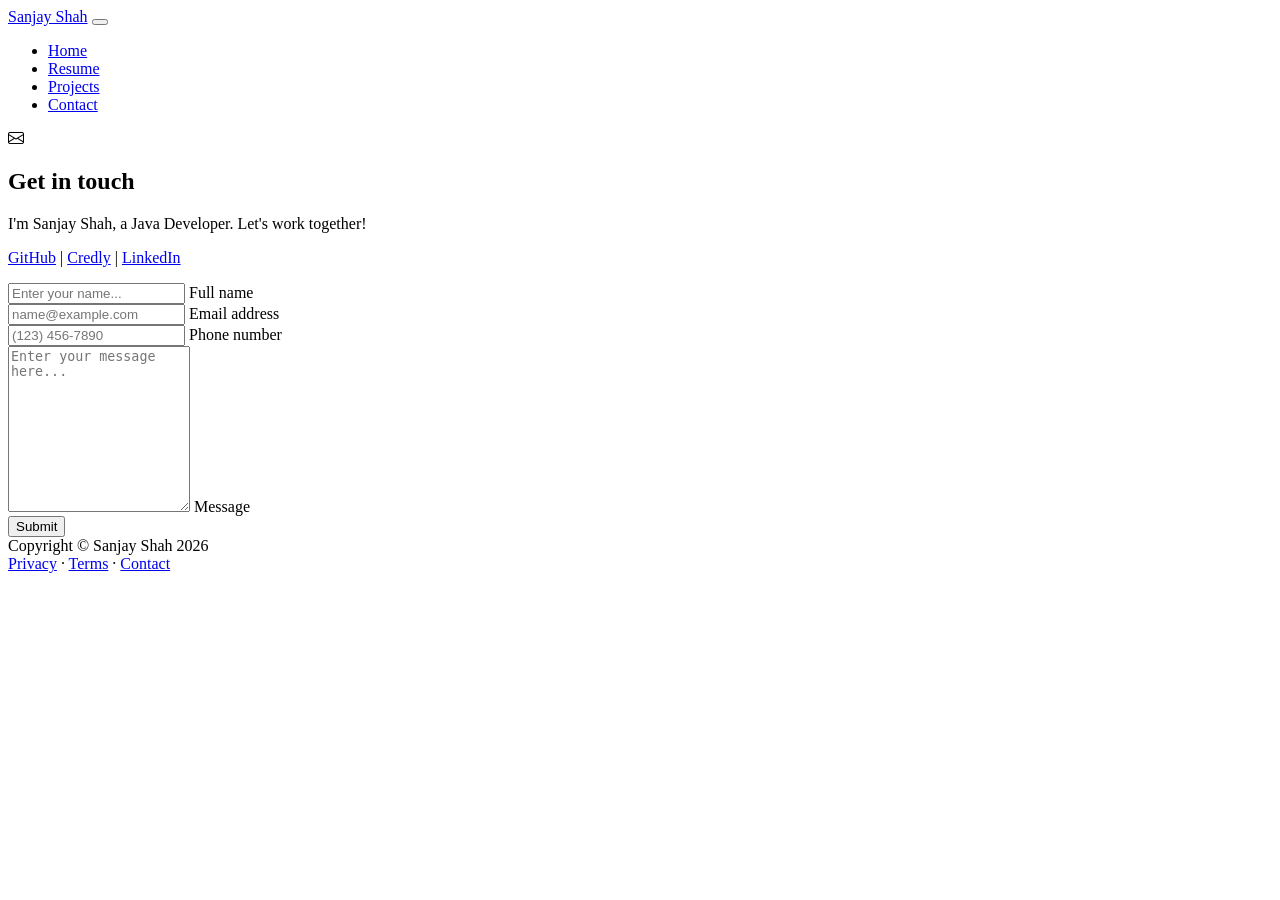
==== contact.html @ 424e0d2b "first commit" ====
<!DOCTYPE html>
<html lang="en">
<head>
    <meta charset="utf-8" />
    <meta name="viewport" content="width=device-width, initial-scale=1, shrink-to-fit=no" />
    <meta name="description" content="Sanjay Shah - Java Developer Resume" />
    <meta name="author" content="Sanjay Shah" />
    <title>Contact - Sanjay Shah</title>
    <!-- Favicon-->
    <link rel="icon" type="image/x-icon" href="assets/favicon.ico" />
    <!-- Google font-->
    <link rel="preconnect" href="https://fonts.googleapis.com" />
    <link rel="preconnect" href="https://fonts.gstatic.com" crossorigin />
    <link href="https://fonts.googleapis.com/css2?family=Plus+Jakarta+Sans:wght@100;200;300;400;500;600;700;800;900&amp;display=swap" rel="stylesheet" />
    <!-- Bootstrap icons-->
    <link href="https://cdn.jsdelivr.net/npm/bootstrap-icons@1.8.1/font/bootstrap-icons.css" rel="stylesheet" />
    <!-- Core theme CSS (includes Bootstrap)-->
    <link href="css/styles.css" rel="stylesheet" />
</head>
<body class="d-flex flex-column">
    <main class="flex-shrink-0">
        <!-- Navigation-->
        <nav class="navbar navbar-expand-lg navbar-light bg-white py-3">
            <div class="container px-5">
                <a class="navbar-brand" href="index.html"><span class="fw-bolder text-primary">Sanjay Shah</span></a>
                <button class="navbar-toggler" type="button" data-bs-toggle="collapse" data-bs-target="#navbarSupportedContent" aria-controls="navbarSupportedContent" aria-expanded="false" aria-label="Toggle navigation"><span class="navbar-toggler-icon"></span></button>
                <div class="collapse navbar-collapse" id="navbarSupportedContent">
                    <ul class="navbar-nav ms-auto mb-2 mb-lg-0 small fw-bolder">
                        <li class="nav-item"><a class="nav-link" href="index.html">Home</a></li>
                        <li class="nav-item"><a class="nav-link" href="resume.html">Resume</a></li>
                        <li class="nav-item"><a class="nav-link" href="projects.html">Projects</a></li>
                        <li class="nav-item"><a class="nav-link active" href="contact.html">Contact</a></li>
                    </ul>
                </div>
            </div>
        </nav>
        <!-- Page content-->
        <section class="py-5">
            <div class="container px-5">
                <!-- Contact form-->
                <div class="bg-light rounded-4 py-5 px-4 px-md-5">
                    <div class="text-center mb-5">
                        <div class="feature bg-primary bg-gradient-primary-to-secondary text-white rounded-3 mb-3"><i class="bi bi-envelope"></i></div>
                        <h1 class="fw-bolder">Get in touch</h1>
                        <p class="lead fw-normal text-muted mb-0">I'm Sanjay Shah, a Java Developer. Let's work together!</p>
                        <p class="small mt-2">
                            <a href="https://github.com/mesanjayshah" target="_blank" class="me-2">GitHub</a> |
                            <a href="https://www.credly.com/users/sanjay-shah.861076ff/badges#credly" target="_blank" class="mx-2">Credly</a> |
                            <a href="https://www.linkedin.com/in/mesanjay/" target="_blank" class="ms-2">LinkedIn</a>
                        </p>
                    </div>
                    <div class="row gx-5 justify-content-center">
                        <div class="col-lg-8 col-xl-6">
                    <form action="https://formspree.io/f/mldwagrd" method="POST">
                        <!-- Name input -->
                        <div class="form-floating mb-3">
                            <input class="form-control" id="name" name="name" type="text" placeholder="Enter your name..." required />
                            <label for="name">Full name</label>
                        </div>
                    
                        <!-- Email address input -->
                        <div class="form-floating mb-3">
                            <input class="form-control" id="email" name="email" type="email" placeholder="name@example.com" required />
                            <label for="email">Email address</label>
                        </div>
                    
                        <!-- Phone number input -->
                        <div class="form-floating mb-3">
                            <input class="form-control" id="phone" name="phone" type="tel" placeholder="(123) 456-7890" required />
                            <label for="phone">Phone number</label>
                        </div>
                    
                        <!-- Message input -->
                        <div class="form-floating mb-3">
                            <textarea class="form-control" id="message" name="message" placeholder="Enter your message here..." style="height: 10rem" required></textarea>
                            <label for="message">Message</label>
                        </div>
                    
                        <!-- Submit button -->
                        <div class="d-grid">
                            <button class="btn btn-primary btn-lg" type="submit">Submit</button>
                        </div>
                    </form>
                        </div>
                    </div>
                </div>
            </div>
        </section>
    </main>
    <!-- Footer-->
    <footer class="bg-white py-4 mt-auto">
        <div class="container px-5">
            <div class="row align-items-center justify-content-between flex-column flex-sm-row">
                <div class="col-auto"><div class="small m-0">Copyright &copy; Sanjay Shah <script>document.write(new Date().getFullYear())</script></div></div>
                <div class="col-auto">
                    <a class="small" href="#!">Privacy</a>
                    <span class="mx-1">&middot;</span>
                    <a class="small" href="#!">Terms</a>
                    <span class="mx-1">&middot;</span>
                    <a class="small" href="#!">Contact</a>
                </div>
            </div>
        </div>
    </footer>
    <!-- Bootstrap core JS-->
    <script src="https://cdn.jsdelivr.net/npm/bootstrap@5.2.3/dist/js/bootstrap.bundle.min.js"></script>
    <!-- Core theme JS-->
    <script src="js/scripts.js"></script>
    <!-- SB Forms JS-->
    <script src="https://cdn.startbootstrap.com/sb-forms-latest.js"></script>
</body>
</html>
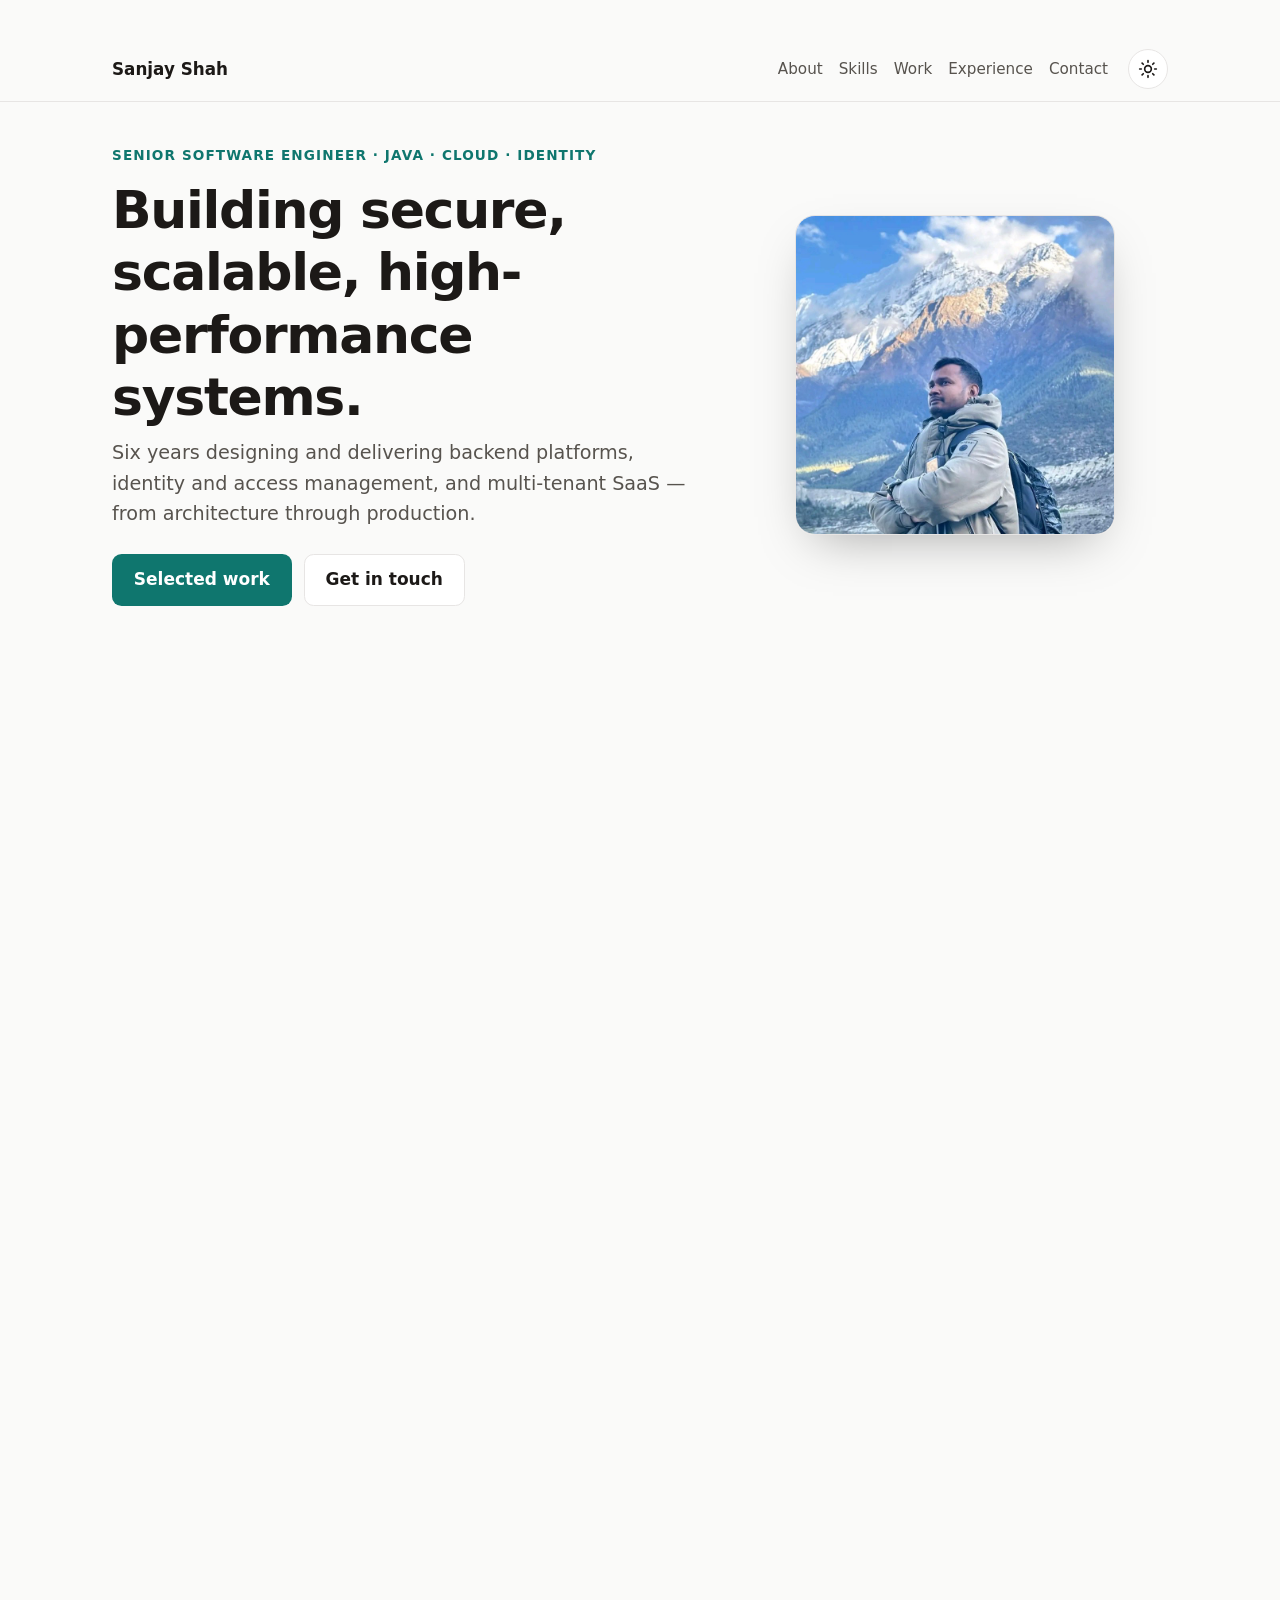
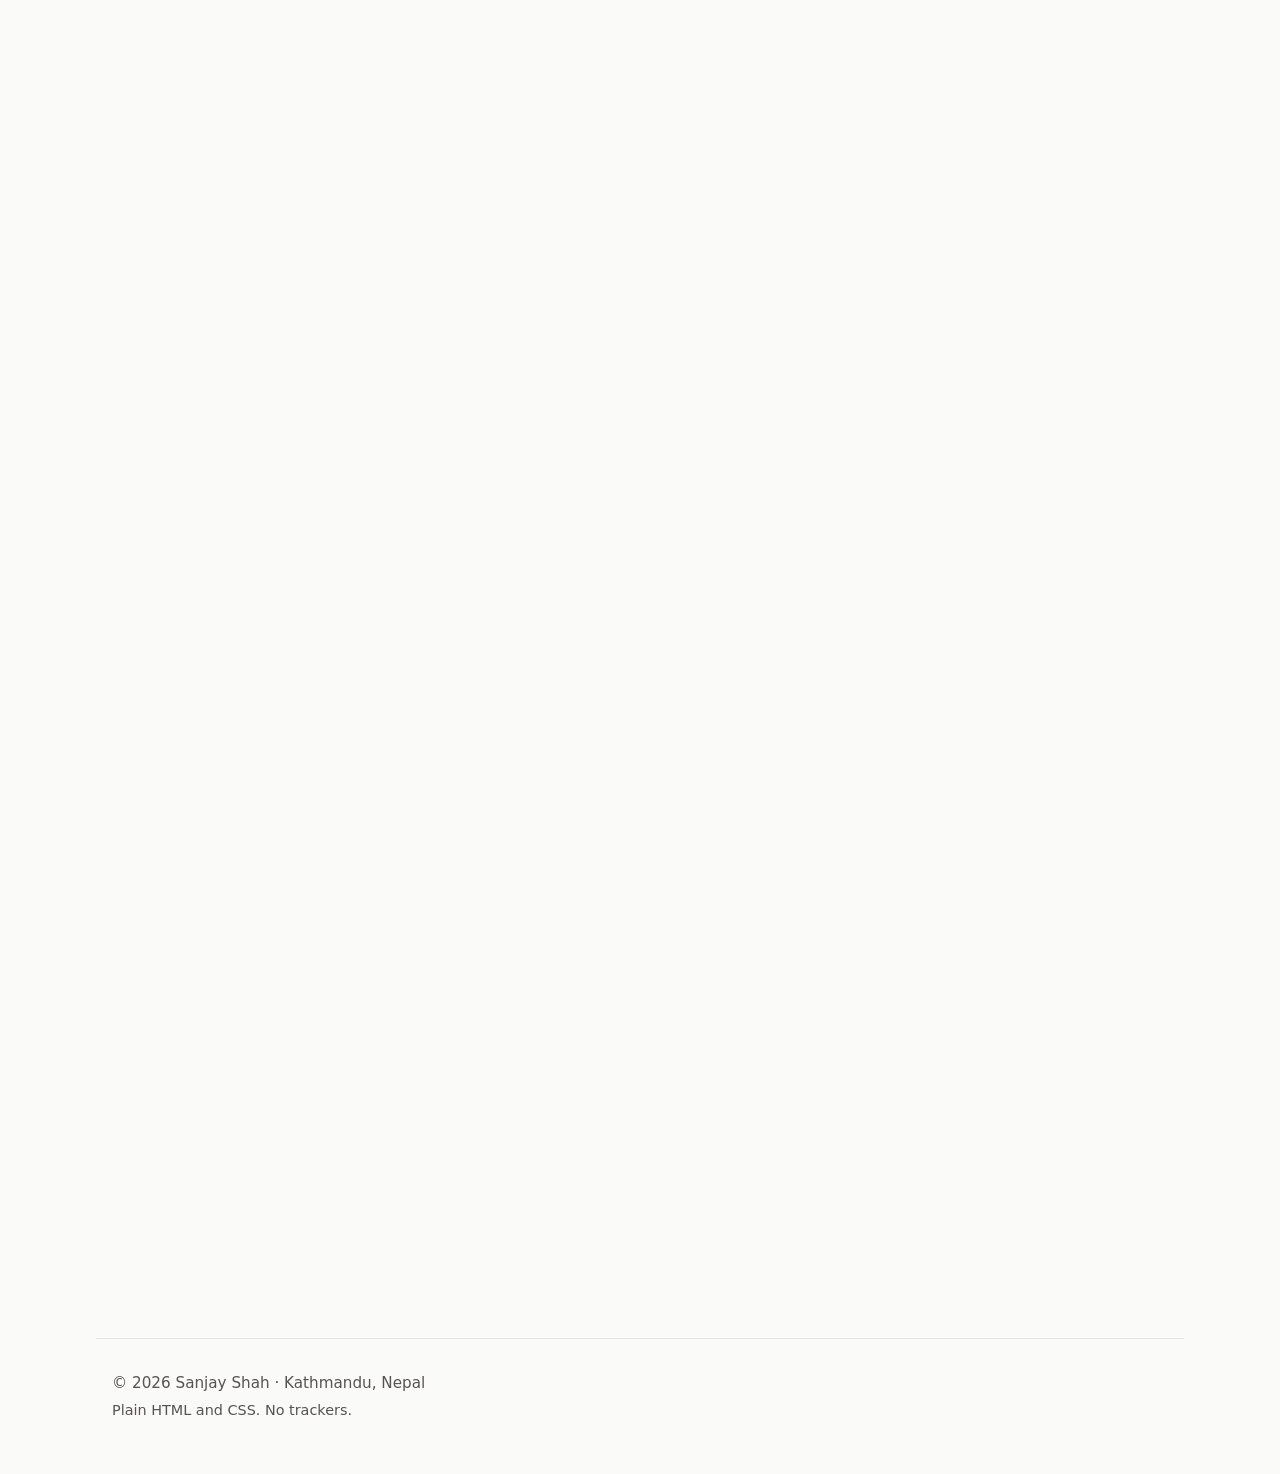
==== commit 347762a3: "Redesign as single-page, dependency-free portfolio Replace the Bootstrap template with plain HTML/CS" ====
--- a/contact.html
+++ b/contact.html
@@ -1,112 +1,14 @@
 <!DOCTYPE html>
 <html lang="en">
 <head>
-    <meta charset="utf-8" />
-    <meta name="viewport" content="width=device-width, initial-scale=1, shrink-to-fit=no" />
-    <meta name="description" content="Sanjay Shah - Java Developer Resume" />
-    <meta name="author" content="Sanjay Shah" />
-    <title>Contact - Sanjay Shah</title>
-    <!-- Favicon-->
-    <link rel="icon" type="image/x-icon" href="assets/favicon.ico" />
-    <!-- Google font-->
-    <link rel="preconnect" href="https://fonts.googleapis.com" />
-    <link rel="preconnect" href="https://fonts.gstatic.com" crossorigin />
-    <link href="https://fonts.googleapis.com/css2?family=Plus+Jakarta+Sans:wght@100;200;300;400;500;600;700;800;900&amp;display=swap" rel="stylesheet" />
-    <!-- Bootstrap icons-->
-    <link href="https://cdn.jsdelivr.net/npm/bootstrap-icons@1.8.1/font/bootstrap-icons.css" rel="stylesheet" />
-    <!-- Core theme CSS (includes Bootstrap)-->
-    <link href="css/styles.css" rel="stylesheet" />
+  <meta charset="utf-8">
+  <meta http-equiv="Content-Security-Policy" content="default-src 'none'; base-uri 'none'; form-action 'none'">
+  <meta name="robots" content="noindex">
+  <meta http-equiv="refresh" content="0; url=/#contact">
+  <link rel="canonical" href="https://sanjayshah.com.np/#contact">
+  <title>Contact — Sanjay Shah</title>
 </head>
-<body class="d-flex flex-column">
-    <main class="flex-shrink-0">
-        <!-- Navigation-->
-        <nav class="navbar navbar-expand-lg navbar-light bg-white py-3">
-            <div class="container px-5">
-                <a class="navbar-brand" href="index.html"><span class="fw-bolder text-primary">Sanjay Shah</span></a>
-                <button class="navbar-toggler" type="button" data-bs-toggle="collapse" data-bs-target="#navbarSupportedContent" aria-controls="navbarSupportedContent" aria-expanded="false" aria-label="Toggle navigation"><span class="navbar-toggler-icon"></span></button>
-                <div class="collapse navbar-collapse" id="navbarSupportedContent">
-                    <ul class="navbar-nav ms-auto mb-2 mb-lg-0 small fw-bolder">
-                        <li class="nav-item"><a class="nav-link" href="index.html">Home</a></li>
-                        <li class="nav-item"><a class="nav-link" href="resume.html">Resume</a></li>
-                        <li class="nav-item"><a class="nav-link" href="projects.html">Projects</a></li>
-                        <li class="nav-item"><a class="nav-link active" href="contact.html">Contact</a></li>
-                    </ul>
-                </div>
-            </div>
-        </nav>
-        <!-- Page content-->
-        <section class="py-5">
-            <div class="container px-5">
-                <!-- Contact form-->
-                <div class="bg-light rounded-4 py-5 px-4 px-md-5">
-                    <div class="text-center mb-5">
-                        <div class="feature bg-primary bg-gradient-primary-to-secondary text-white rounded-3 mb-3"><i class="bi bi-envelope"></i></div>
-                        <h1 class="fw-bolder">Get in touch</h1>
-                        <p class="lead fw-normal text-muted mb-0">I'm Sanjay Shah, a Java Developer. Let's work together!</p>
-                        <p class="small mt-2">
-                            <a href="https://github.com/mesanjayshah" target="_blank" class="me-2">GitHub</a> |
-                            <a href="https://www.credly.com/users/sanjay-shah.861076ff/badges#credly" target="_blank" class="mx-2">Credly</a> |
-                            <a href="https://www.linkedin.com/in/mesanjay/" target="_blank" class="ms-2">LinkedIn</a>
-                        </p>
-                    </div>
-                    <div class="row gx-5 justify-content-center">
-                        <div class="col-lg-8 col-xl-6">
-                    <form action="https://formspree.io/f/mldwagrd" method="POST">
-                        <!-- Name input -->
-                        <div class="form-floating mb-3">
-                            <input class="form-control" id="name" name="name" type="text" placeholder="Enter your name..." required />
-                            <label for="name">Full name</label>
-                        </div>
-                    
-                        <!-- Email address input -->
-                        <div class="form-floating mb-3">
-                            <input class="form-control" id="email" name="email" type="email" placeholder="name@example.com" required />
-                            <label for="email">Email address</label>
-                        </div>
-                    
-                        <!-- Phone number input -->
-                        <div class="form-floating mb-3">
-                            <input class="form-control" id="phone" name="phone" type="tel" placeholder="(123) 456-7890" required />
-                            <label for="phone">Phone number</label>
-                        </div>
-                    
-                        <!-- Message input -->
-                        <div class="form-floating mb-3">
-                            <textarea class="form-control" id="message" name="message" placeholder="Enter your message here..." style="height: 10rem" required></textarea>
-                            <label for="message">Message</label>
-                        </div>
-                    
-                        <!-- Submit button -->
-                        <div class="d-grid">
-                            <button class="btn btn-primary btn-lg" type="submit">Submit</button>
-                        </div>
-                    </form>
-                        </div>
-                    </div>
-                </div>
-            </div>
-        </section>
-    </main>
-    <!-- Footer-->
-    <footer class="bg-white py-4 mt-auto">
-        <div class="container px-5">
-            <div class="row align-items-center justify-content-between flex-column flex-sm-row">
-                <div class="col-auto"><div class="small m-0">Copyright &copy; Sanjay Shah <script>document.write(new Date().getFullYear())</script></div></div>
-                <div class="col-auto">
-                    <a class="small" href="#!">Privacy</a>
-                    <span class="mx-1">&middot;</span>
-                    <a class="small" href="#!">Terms</a>
-                    <span class="mx-1">&middot;</span>
-                    <a class="small" href="#!">Contact</a>
-                </div>
-            </div>
-        </div>
-    </footer>
-    <!-- Bootstrap core JS-->
-    <script src="https://cdn.jsdelivr.net/npm/bootstrap@5.2.3/dist/js/bootstrap.bundle.min.js"></script>
-    <!-- Core theme JS-->
-    <script src="js/scripts.js"></script>
-    <!-- SB Forms JS-->
-    <script src="https://cdn.startbootstrap.com/sb-forms-latest.js"></script>
+<body>
+  <p>This page has moved to <a href="/#contact">sanjayshah.com.np/#contact</a>.</p>
 </body>
-</html>+</html>
